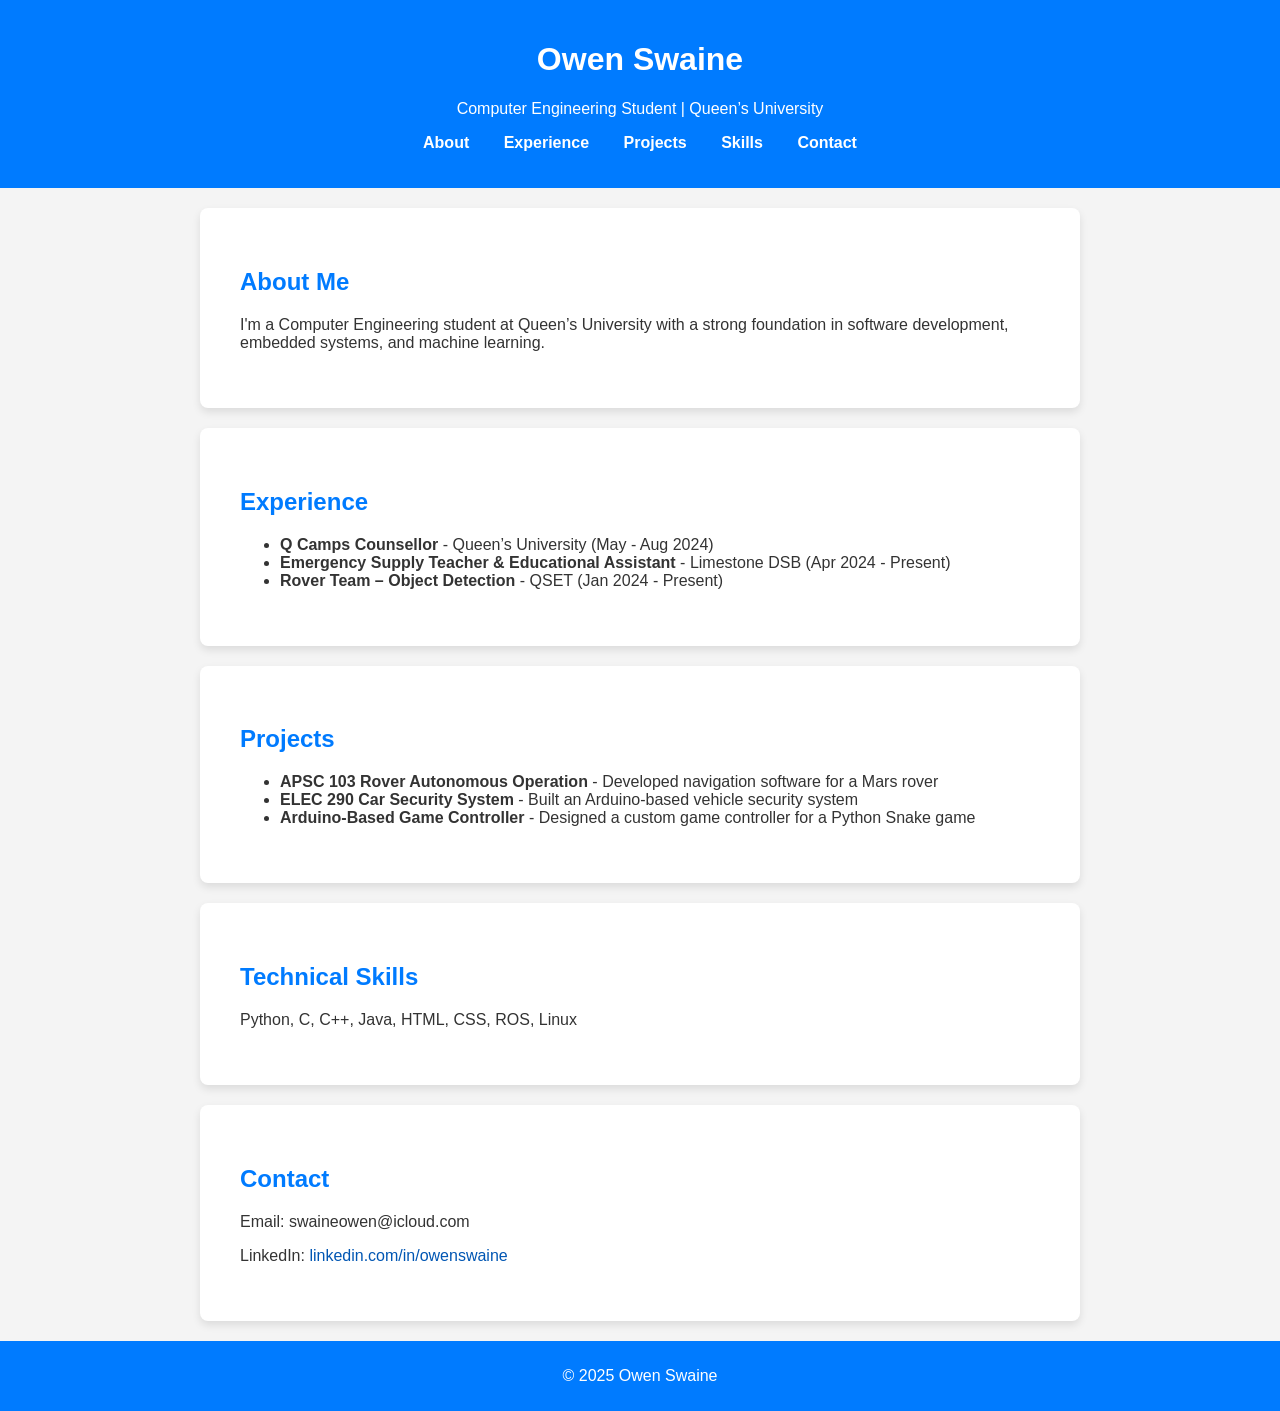
==== portfolio/index.html @ 5c55cd7a "portfolio" ====
<!DOCTYPE html>
<html lang="en">
<head>
    <meta charset="UTF-8">
    <meta name="viewport" content="width=device-width, initial-scale=1.0">
    <title>Owen Swaine - Portfolio</title>
    <link rel="stylesheet" href="styles.css">
    <style>
        body {
            font-family: Arial, sans-serif;
            margin: 0;
            padding: 0;
            background-color: #f4f4f4;
            color: #333;
        }
        header {
            background-color: #007bff;
            color: white;
            padding: 20px;
            text-align: center;
        }
        nav ul {
            list-style: none;
            padding: 0;
        }
        nav ul li {
            display: inline;
            margin: 0 15px;
        }
        nav ul li a {
            color: white;
            text-decoration: none;
            font-weight: bold;
        }
        section {
            padding: 40px;
            max-width: 800px;
            margin: auto;
            background: white;
            box-shadow: 0 4px 8px rgba(0, 0, 0, 0.1);
            border-radius: 8px;
            margin-top: 20px;
        }
        h2 {
            color: #007bff;
        }
        footer {
            text-align: center;
            padding: 10px;
            background: #007bff;
            color: white;
            margin-top: 20px;
        }
        a {
            color: #0056b3;
            text-decoration: none;
        }
        a:hover {
            text-decoration: underline;
        }
    </style>
</head>
<body>
    <header>
        <h1>Owen Swaine</h1>
        <p>Computer Engineering Student | Queen’s University</p>
        <nav>
            <ul>
                <li><a href="#about">About</a></li>
                <li><a href="#experience">Experience</a></li>
                <li><a href="#projects">Projects</a></li>
                <li><a href="#skills">Skills</a></li>
                <li><a href="#contact">Contact</a></li>
            </ul>
        </nav>
    </header>
    
    <section id="about">
        <h2>About Me</h2>
        <p>I'm a Computer Engineering student at Queen’s University with a strong foundation in software development, embedded systems, and machine learning.</p>
    </section>
    
    <section id="experience">
        <h2>Experience</h2>
        <ul>
            <li><strong>Q Camps Counsellor</strong> - Queen’s University (May - Aug 2024)</li>
            <li><strong>Emergency Supply Teacher & Educational Assistant</strong> - Limestone DSB (Apr 2024 - Present)</li>
            <li><strong>Rover Team – Object Detection</strong> - QSET (Jan 2024 - Present)</li>
        </ul>
    </section>
    
    <section id="projects">
        <h2>Projects</h2>
        <ul>
            <li><strong>APSC 103 Rover Autonomous Operation</strong> - Developed navigation software for a Mars rover</li>
            <li><strong>ELEC 290 Car Security System</strong> - Built an Arduino-based vehicle security system</li>
            <li><strong>Arduino-Based Game Controller</strong> - Designed a custom game controller for a Python Snake game</li>
        </ul>
    </section>
    
    <section id="skills">
        <h2>Technical Skills</h2>
        <p>Python, C, C++, Java, HTML, CSS, ROS, Linux</p>
    </section>
    
    <section id="contact">
        <h2>Contact</h2>
        <p>Email: swaineowen@icloud.com</p>
        <p>LinkedIn: <a href="https://linkedin.com/in/owenswaine">linkedin.com/in/owenswaine</a></p>
    </section>
    
    <footer>
        <p>&copy; 2025 Owen Swaine</p>
    </footer>
</body>
</html>
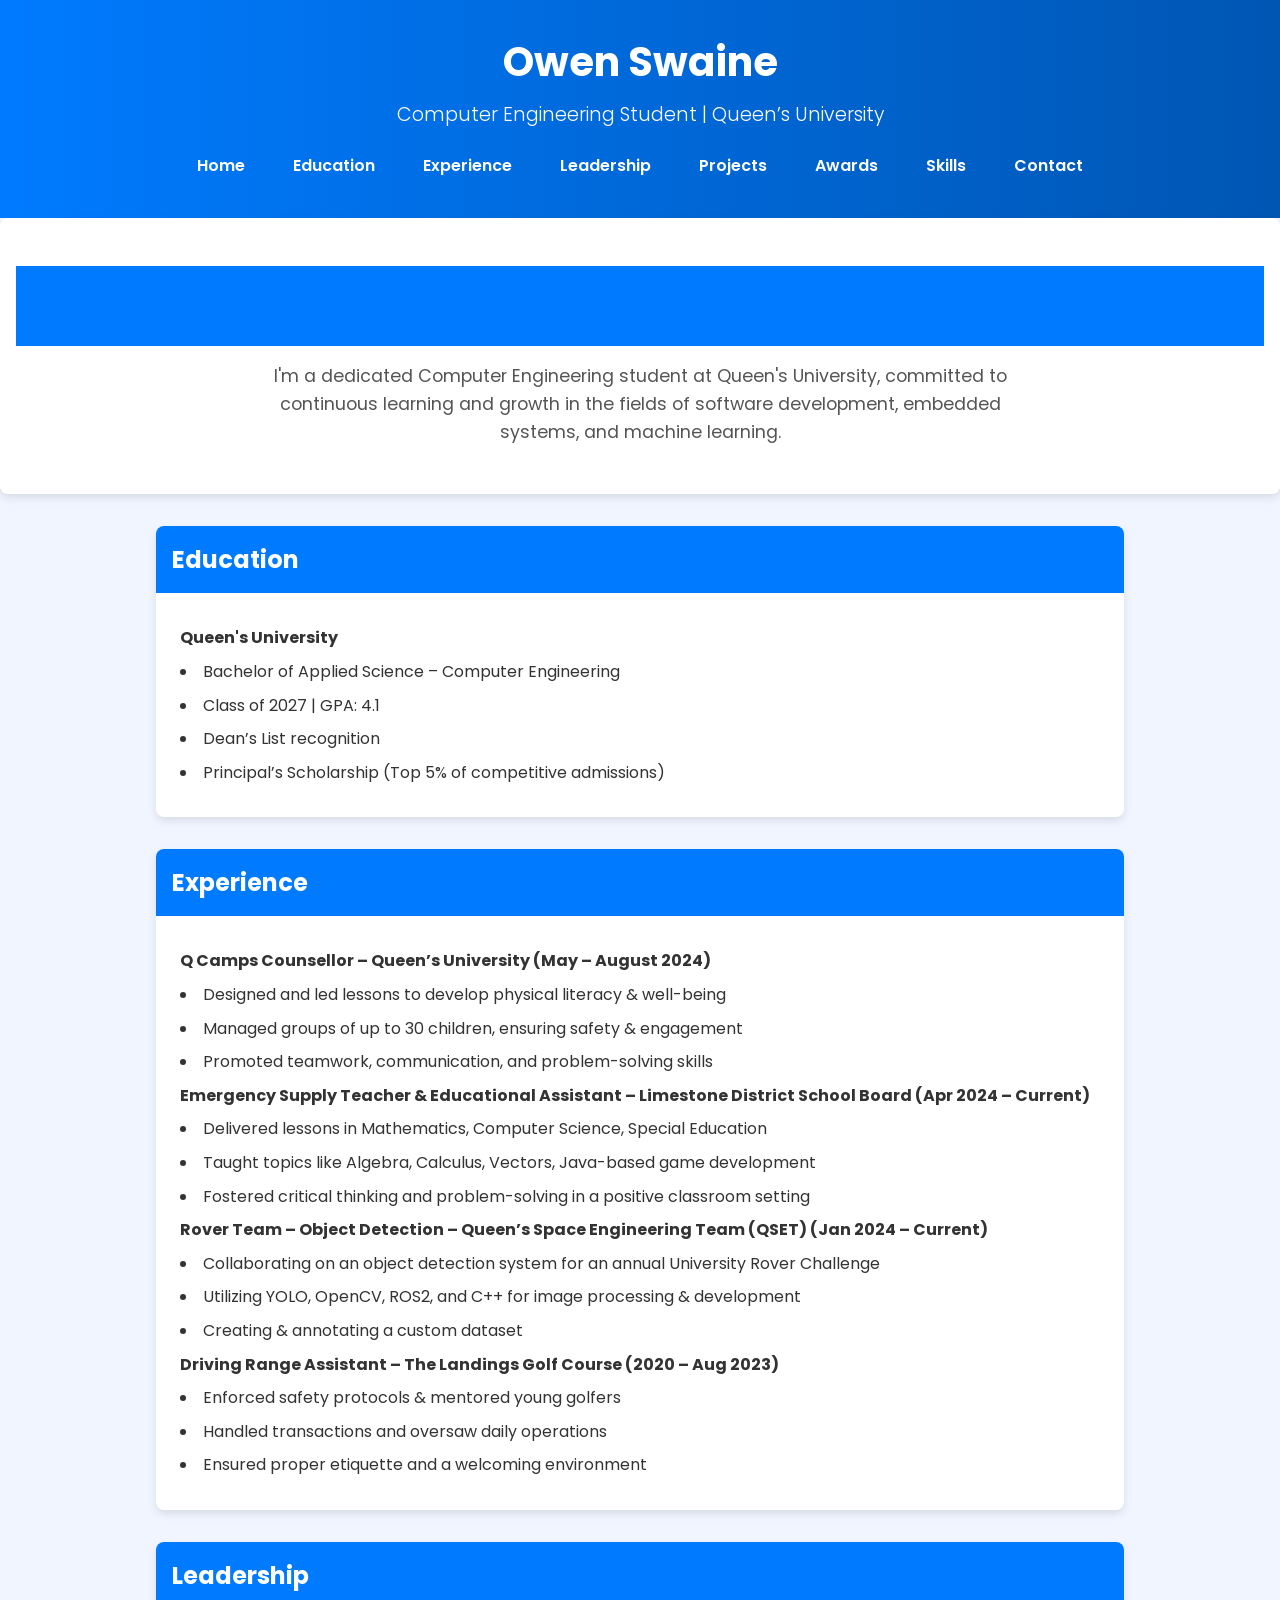
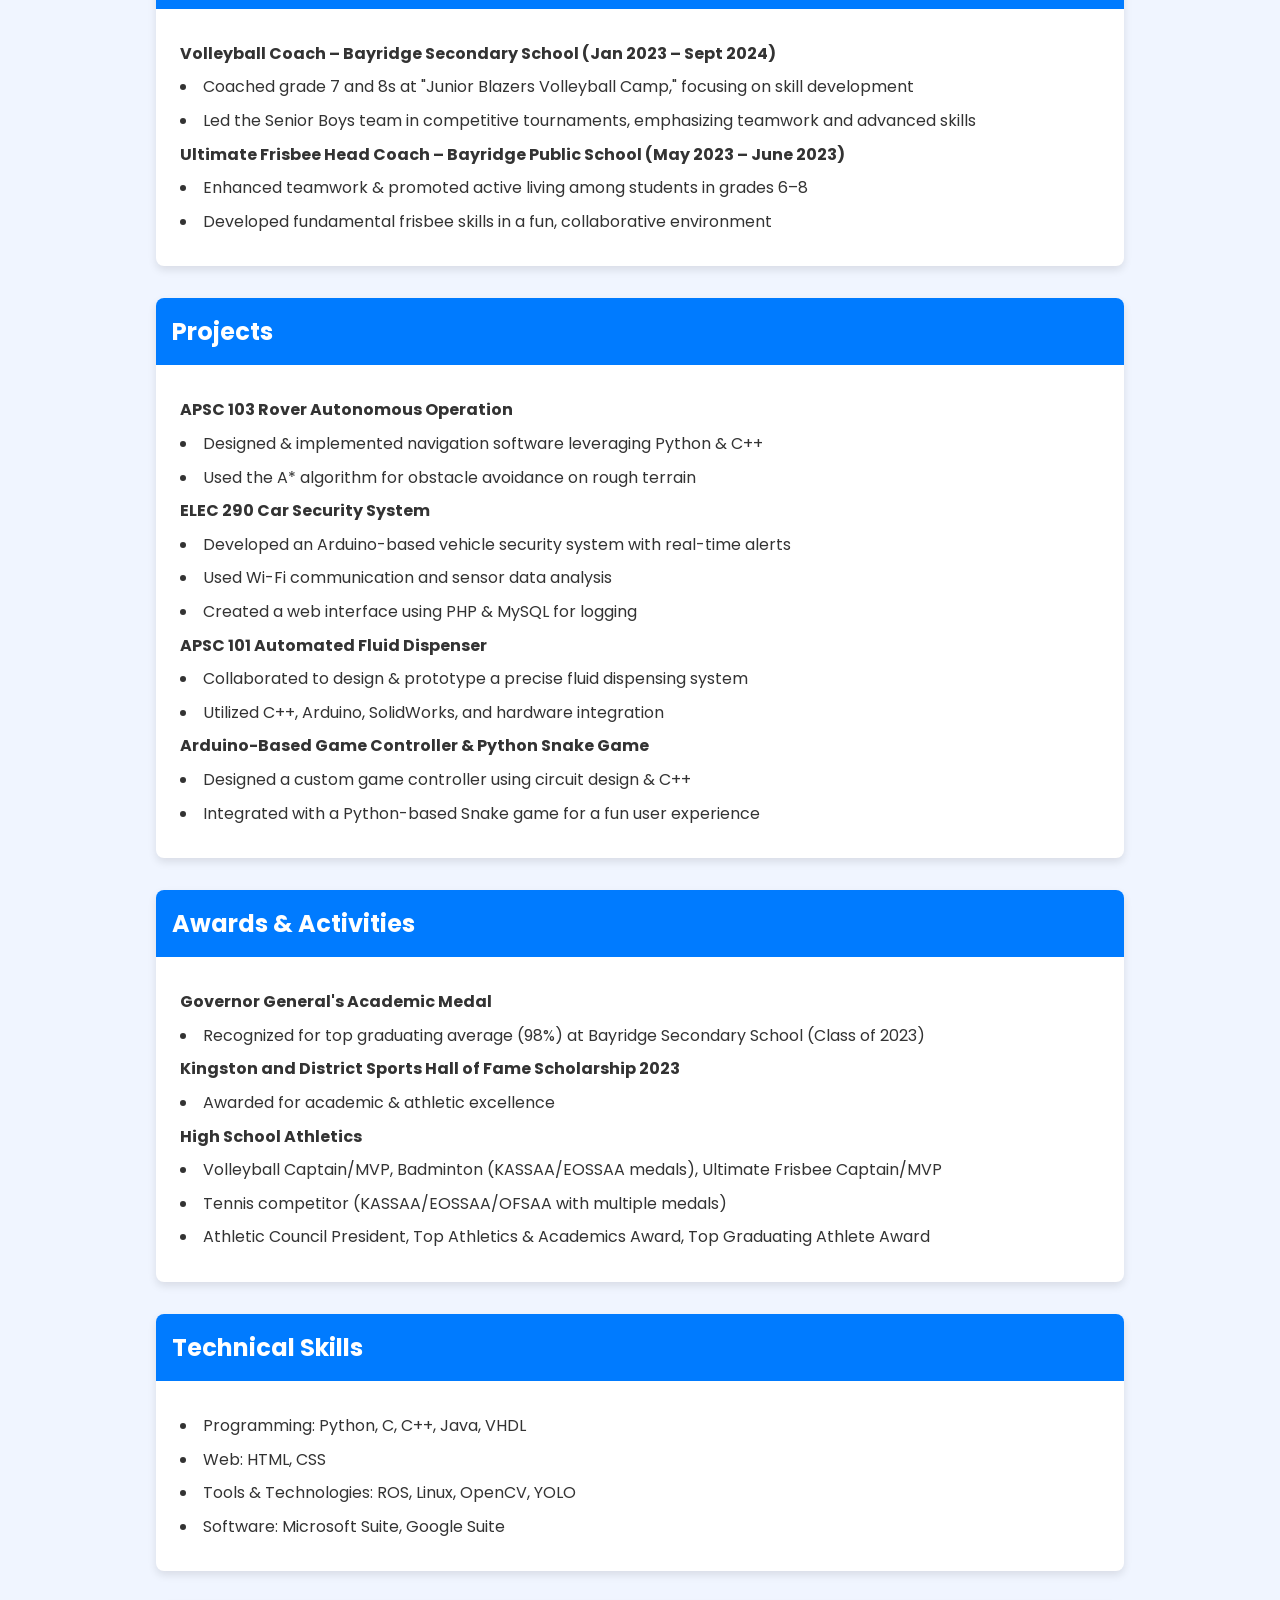
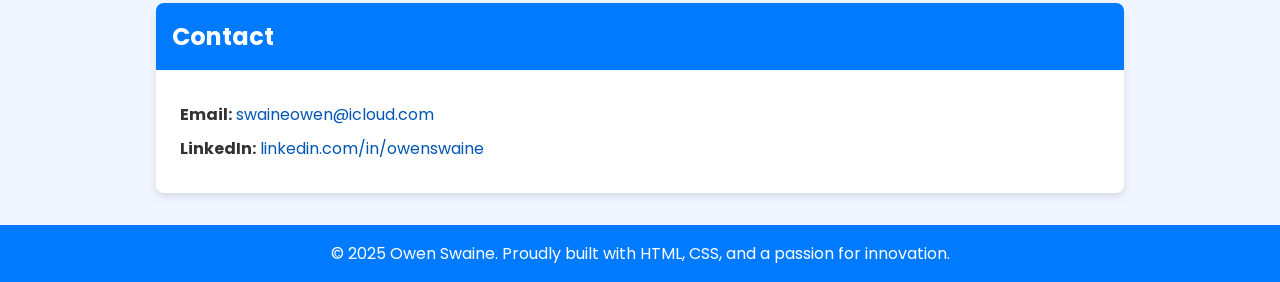
==== commit 4a255045: "portfolio" ====
--- a/portfolio/index.html
+++ b/portfolio/index.html
@@ -1,62 +1,150 @@
 <!DOCTYPE html>
 <html lang="en">
 <head>
-    <meta charset="UTF-8">
-    <meta name="viewport" content="width=device-width, initial-scale=1.0">
+    <meta charset="UTF-8" />
+    <meta name="viewport" content="width=device-width, initial-scale=1.0" />
     <title>Owen Swaine - Portfolio</title>
-    <link rel="stylesheet" href="styles.css">
+
+    <!-- Google Font: Poppins for a clean, modern look -->
+    <link rel="preconnect" href="https://fonts.googleapis.com" />
+    <link rel="preconnect" href="https://fonts.gstatic.com" crossorigin />
+    <link href="https://fonts.googleapis.com/css2?family=Poppins:wght@300;400;600&display=swap" rel="stylesheet" />
+
     <style>
-        body {
-            font-family: Arial, sans-serif;
+        * {
             margin: 0;
             padding: 0;
-            background-color: #f4f4f4;
+            box-sizing: border-box;
+            font-family: 'Poppins', sans-serif;
+        }
+
+        body {
+            background-color: #f0f5ff;
             color: #333;
         }
+
         header {
-            background-color: #007bff;
-            color: white;
-            padding: 20px;
+            background: linear-gradient(to right, #007bff, #0056b3);
+            color: #fff;
+            padding: 2rem;
             text-align: center;
         }
+
+        header h1 {
+            font-size: 2.5rem;
+            margin-bottom: 0.5rem;
+        }
+
+        header p {
+            font-size: 1.2rem;
+            font-weight: 300;
+        }
+
+        nav {
+            margin-top: 1rem;
+        }
+
         nav ul {
             list-style: none;
-            padding: 0;
-        }
+            display: flex;
+            justify-content: center;
+            gap: 1rem;
+        }
+
         nav ul li {
-            display: inline;
-            margin: 0 15px;
-        }
+            padding: 0.5rem 1rem;
+        }
+
         nav ul li a {
-            color: white;
+            color: #fff;
             text-decoration: none;
-            font-weight: bold;
-        }
+            font-weight: 600;
+            transition: color 0.3s ease;
+        }
+
+        nav ul li a:hover {
+            color: #ffe;
+        }
+
+        /* Hero Section */
+        .hero {
+            text-align: center;
+            padding: 3rem 1rem;
+        }
+        .hero h2 {
+            color: #007bff;
+            font-size: 2rem;
+            margin-bottom: 1rem;
+        }
+        .hero p {
+            max-width: 800px;
+            margin: 0 auto;
+            font-size: 1.1rem;
+            line-height: 1.6;
+            color: #555;
+        }
+
+        .container {
+            max-width: 1000px;
+            margin: 2rem auto;
+            padding: 0 1rem;
+        }
+
         section {
-            padding: 40px;
-            max-width: 800px;
-            margin: auto;
-            background: white;
+            background-color: #fff;
+            margin-bottom: 2rem;
             box-shadow: 0 4px 8px rgba(0, 0, 0, 0.1);
             border-radius: 8px;
-            margin-top: 20px;
-        }
-        h2 {
-            color: #007bff;
-        }
+            overflow: hidden;
+        }
+
+        section h2 {
+            background-color: #007bff;
+            color: #fff;
+            padding: 1rem;
+            font-size: 1.5rem;
+        }
+
+        section .content {
+            padding: 1.5rem;
+        }
+
+        section .content p, 
+        section .content li {
+            margin: 0.5rem 0;
+            line-height: 1.6;
+        }
+
+        ul {
+            list-style: disc inside;
+        }
+
+        /* Footer */
         footer {
             text-align: center;
-            padding: 10px;
-            background: #007bff;
-            color: white;
-            margin-top: 20px;
-        }
+            background-color: #007bff;
+            color: #fff;
+            padding: 1rem;
+            margin-top: 2rem;
+        }
+
+        /* Link styling */
         a {
             color: #0056b3;
             text-decoration: none;
         }
         a:hover {
             text-decoration: underline;
+        }
+
+        /* Responsive Design */
+        @media (max-width: 768px) {
+            header h1 {
+                font-size: 2rem;
+            }
+            .hero h2 {
+                font-size: 1.7rem;
+            }
         }
     </style>
 </head>
@@ -66,51 +154,170 @@
         <p>Computer Engineering Student | Queen’s University</p>
         <nav>
             <ul>
-                <li><a href="#about">About</a></li>
+                <li><a href="#hero">Home</a></li>
+                <li><a href="#education">Education</a></li>
                 <li><a href="#experience">Experience</a></li>
+                <li><a href="#leadership">Leadership</a></li>
                 <li><a href="#projects">Projects</a></li>
+                <li><a href="#awards">Awards</a></li>
                 <li><a href="#skills">Skills</a></li>
                 <li><a href="#contact">Contact</a></li>
             </ul>
         </nav>
     </header>
-    
-    <section id="about">
-        <h2>About Me</h2>
-        <p>I'm a Computer Engineering student at Queen’s University with a strong foundation in software development, embedded systems, and machine learning.</p>
+
+    <!-- Hero Section -->
+    <section class="hero" id="hero">
+        <h2>Welcome to My Portfolio</h2>
+        <p>
+            I'm a dedicated Computer Engineering student at Queen's University, committed to continuous learning and growth in the fields of software development, embedded systems, and machine learning.
+        </p>
     </section>
-    
-    <section id="experience">
-        <h2>Experience</h2>
-        <ul>
-            <li><strong>Q Camps Counsellor</strong> - Queen’s University (May - Aug 2024)</li>
-            <li><strong>Emergency Supply Teacher & Educational Assistant</strong> - Limestone DSB (Apr 2024 - Present)</li>
-            <li><strong>Rover Team – Object Detection</strong> - QSET (Jan 2024 - Present)</li>
-        </ul>
-    </section>
-    
-    <section id="projects">
-        <h2>Projects</h2>
-        <ul>
-            <li><strong>APSC 103 Rover Autonomous Operation</strong> - Developed navigation software for a Mars rover</li>
-            <li><strong>ELEC 290 Car Security System</strong> - Built an Arduino-based vehicle security system</li>
-            <li><strong>Arduino-Based Game Controller</strong> - Designed a custom game controller for a Python Snake game</li>
-        </ul>
-    </section>
-    
-    <section id="skills">
-        <h2>Technical Skills</h2>
-        <p>Python, C, C++, Java, HTML, CSS, ROS, Linux</p>
-    </section>
-    
-    <section id="contact">
-        <h2>Contact</h2>
-        <p>Email: swaineowen@icloud.com</p>
-        <p>LinkedIn: <a href="https://linkedin.com/in/owenswaine">linkedin.com/in/owenswaine</a></p>
-    </section>
-    
+
+    <div class="container">
+        <!-- Education -->
+        <section id="education">
+            <h2>Education</h2>
+            <div class="content">
+                <p><strong>Queen's University</strong></p>
+                <ul>
+                    <li>Bachelor of Applied Science – Computer Engineering</li>
+                    <li>Class of 2027 | GPA: 4.1</li>
+                    <li>Dean’s List recognition</li>
+                    <li>Principal’s Scholarship (Top 5% of competitive admissions)</li>
+                </ul>
+            </div>
+        </section>
+
+        <!-- Experience -->
+        <section id="experience">
+            <h2>Experience</h2>
+            <div class="content">
+                <p><strong>Q Camps Counsellor – Queen’s University (May – August 2024)</strong></p>
+                <ul>
+                    <li>Designed and led lessons to develop physical literacy & well-being</li>
+                    <li>Managed groups of up to 30 children, ensuring safety & engagement</li>
+                    <li>Promoted teamwork, communication, and problem-solving skills</li>
+                </ul>
+
+                <p><strong>Emergency Supply Teacher & Educational Assistant – Limestone District School Board (Apr 2024 – Current)</strong></p>
+                <ul>
+                    <li>Delivered lessons in Mathematics, Computer Science, Special Education</li>
+                    <li>Taught topics like Algebra, Calculus, Vectors, Java-based game development</li>
+                    <li>Fostered critical thinking and problem-solving in a positive classroom setting</li>
+                </ul>
+
+                <p><strong>Rover Team – Object Detection – Queen’s Space Engineering Team (QSET) (Jan 2024 – Current)</strong></p>
+                <ul>
+                    <li>Collaborating on an object detection system for an annual University Rover Challenge</li>
+                    <li>Utilizing YOLO, OpenCV, ROS2, and C++ for image processing & development</li>
+                    <li>Creating & annotating a custom dataset</li>
+                </ul>
+
+                <p><strong>Driving Range Assistant – The Landings Golf Course (2020 – Aug 2023)</strong></p>
+                <ul>
+                    <li>Enforced safety protocols & mentored young golfers</li>
+                    <li>Handled transactions and oversaw daily operations</li>
+                    <li>Ensured proper etiquette and a welcoming environment</li>
+                </ul>
+            </div>
+        </section>
+
+        <!-- Leadership -->
+        <section id="leadership">
+            <h2>Leadership</h2>
+            <div class="content">
+                <p><strong>Volleyball Coach – Bayridge Secondary School (Jan 2023 – Sept 2024)</strong></p>
+                <ul>
+                    <li>Coached grade 7 and 8s at "Junior Blazers Volleyball Camp," focusing on skill development</li>
+                    <li>Led the Senior Boys team in competitive tournaments, emphasizing teamwork and advanced skills</li>
+                </ul>
+
+                <p><strong>Ultimate Frisbee Head Coach – Bayridge Public School (May 2023 – June 2023)</strong></p>
+                <ul>
+                    <li>Enhanced teamwork & promoted active living among students in grades 6–8</li>
+                    <li>Developed fundamental frisbee skills in a fun, collaborative environment</li>
+                </ul>
+            </div>
+        </section>
+
+        <!-- Projects -->
+        <section id="projects">
+            <h2>Projects</h2>
+            <div class="content">
+                <p><strong>APSC 103 Rover Autonomous Operation</strong></p>
+                <ul>
+                    <li>Designed & implemented navigation software leveraging Python & C++</li>
+                    <li>Used the A* algorithm for obstacle avoidance on rough terrain</li>
+                </ul>
+
+                <p><strong>ELEC 290 Car Security System</strong></p>
+                <ul>
+                    <li>Developed an Arduino-based vehicle security system with real-time alerts</li>
+                    <li>Used Wi-Fi communication and sensor data analysis</li>
+                    <li>Created a web interface using PHP & MySQL for logging</li>
+                </ul>
+
+                <p><strong>APSC 101 Automated Fluid Dispenser</strong></p>
+                <ul>
+                    <li>Collaborated to design & prototype a precise fluid dispensing system</li>
+                    <li>Utilized C++, Arduino, SolidWorks, and hardware integration</li>
+                </ul>
+
+                <p><strong>Arduino-Based Game Controller & Python Snake Game</strong></p>
+                <ul>
+                    <li>Designed a custom game controller using circuit design & C++</li>
+                    <li>Integrated with a Python-based Snake game for a fun user experience</li>
+                </ul>
+            </div>
+        </section>
+
+        <!-- Awards -->
+        <section id="awards">
+            <h2>Awards & Activities</h2>
+            <div class="content">
+                <p><strong>Governor General's Academic Medal</strong></p>
+                <ul>
+                    <li>Recognized for top graduating average (98%) at Bayridge Secondary School (Class of 2023)</li>
+                </ul>
+                <p><strong>Kingston and District Sports Hall of Fame Scholarship 2023</strong></p>
+                <ul>
+                    <li>Awarded for academic & athletic excellence</li>
+                </ul>
+                <p><strong>High School Athletics</strong></p>
+                <ul>
+                    <li>Volleyball Captain/MVP, Badminton (KASSAA/EOSSAA medals), Ultimate Frisbee Captain/MVP</li>
+                    <li>Tennis competitor (KASSAA/EOSSAA/OFSAA with multiple medals)</li>
+                    <li>Athletic Council President, Top Athletics & Academics Award, Top Graduating Athlete Award</li>
+                </ul>
+            </div>
+        </section>
+
+        <!-- Skills -->
+        <section id="skills">
+            <h2>Technical Skills</h2>
+            <div class="content">
+                <ul>
+                    <li>Programming: Python, C, C++, Java, VHDL</li>
+                    <li>Web: HTML, CSS</li>
+                    <li>Tools & Technologies: ROS, Linux, OpenCV, YOLO</li>
+                    <li>Software: Microsoft Suite, Google Suite</li>
+                </ul>
+            </div>
+        </section>
+
+        <!-- Contact -->
+        <section id="contact">
+            <h2>Contact</h2>
+            <div class="content">
+                <p><strong>Email:</strong> <a href="mailto:swaineowen@icloud.com">swaineowen@icloud.com</a></p>
+                <p><strong>LinkedIn:</strong> <a href="https://linkedin.com/in/owenswaine">linkedin.com/in/owenswaine</a></p>
+            </div>
+        </section>
+    </div>
+
     <footer>
-        <p>&copy; 2025 Owen Swaine</p>
+        <p>&copy; 2025 Owen Swaine. Proudly built with HTML, CSS, and a passion for innovation.</p>
     </footer>
 </body>
 </html>
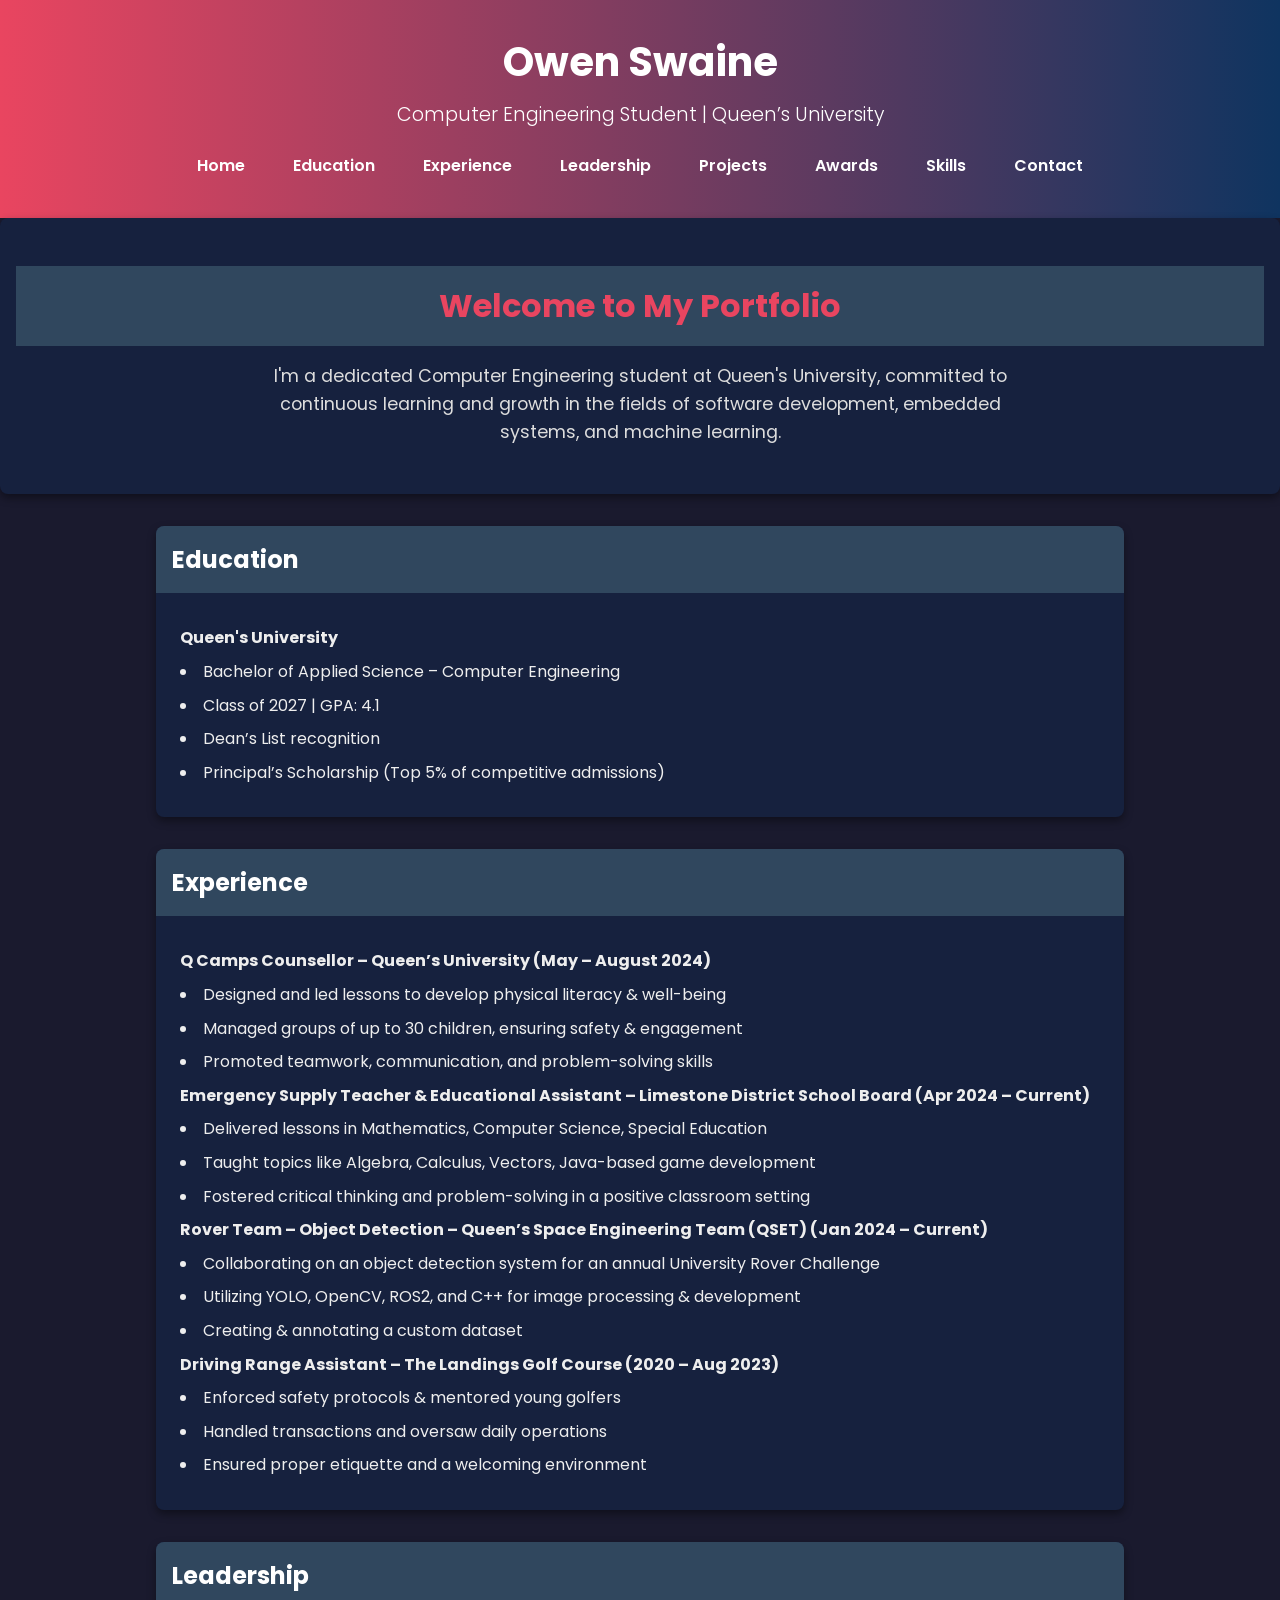
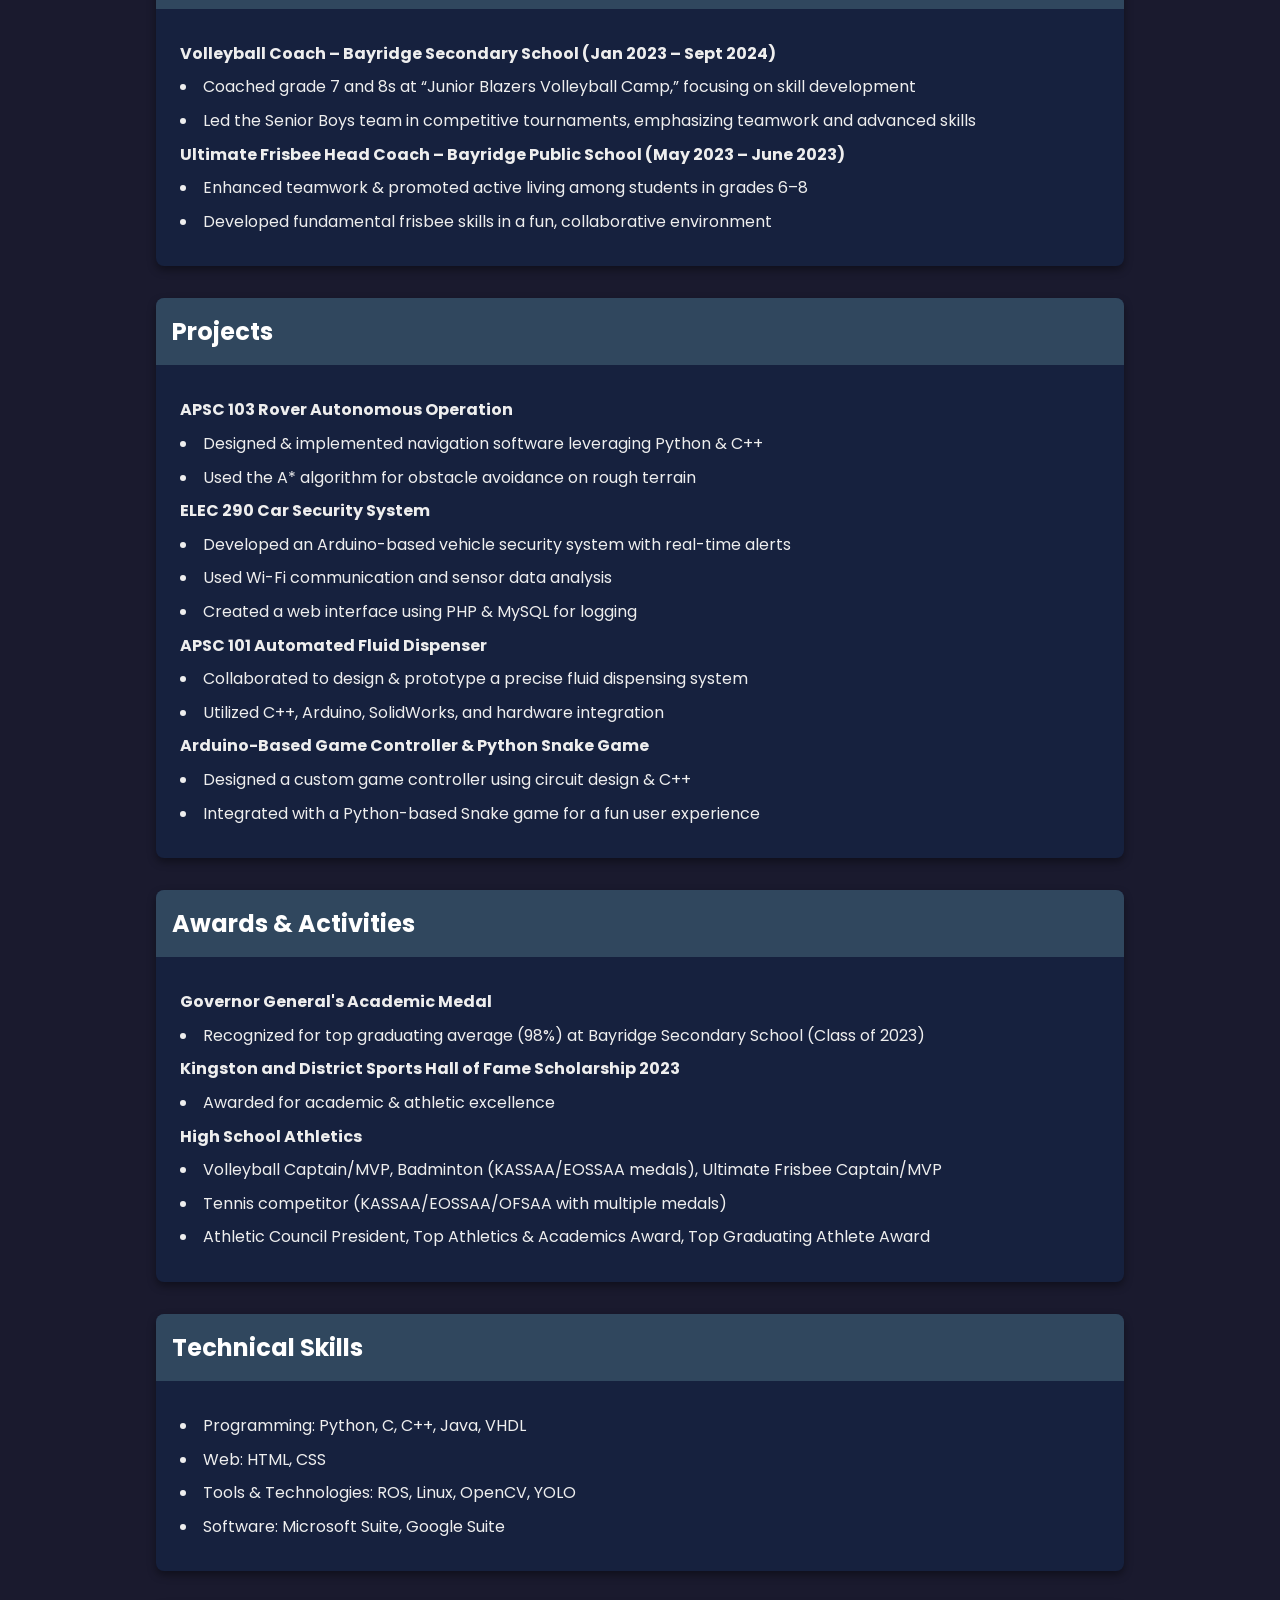
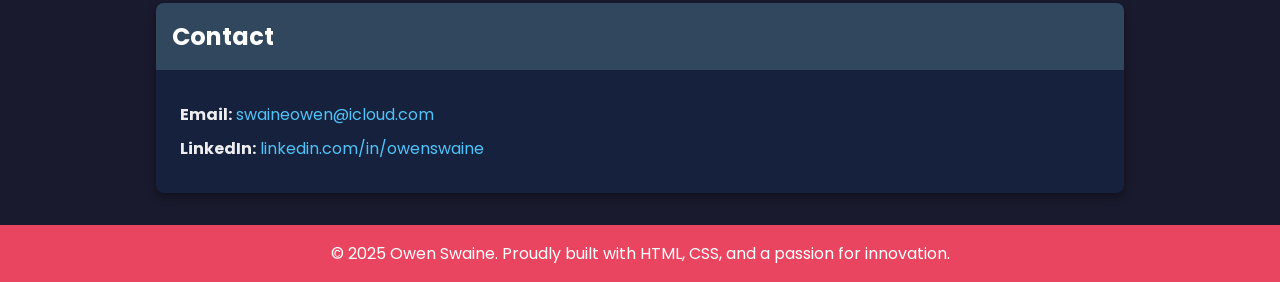
==== commit 7139095d: "portfolio" ====
--- a/portfolio/index.html
+++ b/portfolio/index.html
@@ -10,143 +10,8 @@
     <link rel="preconnect" href="https://fonts.gstatic.com" crossorigin />
     <link href="https://fonts.googleapis.com/css2?family=Poppins:wght@300;400;600&display=swap" rel="stylesheet" />
 
-    <style>
-        * {
-            margin: 0;
-            padding: 0;
-            box-sizing: border-box;
-            font-family: 'Poppins', sans-serif;
-        }
-
-        body {
-            background-color: #f0f5ff;
-            color: #333;
-        }
-
-        header {
-            background: linear-gradient(to right, #007bff, #0056b3);
-            color: #fff;
-            padding: 2rem;
-            text-align: center;
-        }
-
-        header h1 {
-            font-size: 2.5rem;
-            margin-bottom: 0.5rem;
-        }
-
-        header p {
-            font-size: 1.2rem;
-            font-weight: 300;
-        }
-
-        nav {
-            margin-top: 1rem;
-        }
-
-        nav ul {
-            list-style: none;
-            display: flex;
-            justify-content: center;
-            gap: 1rem;
-        }
-
-        nav ul li {
-            padding: 0.5rem 1rem;
-        }
-
-        nav ul li a {
-            color: #fff;
-            text-decoration: none;
-            font-weight: 600;
-            transition: color 0.3s ease;
-        }
-
-        nav ul li a:hover {
-            color: #ffe;
-        }
-
-        /* Hero Section */
-        .hero {
-            text-align: center;
-            padding: 3rem 1rem;
-        }
-        .hero h2 {
-            color: #007bff;
-            font-size: 2rem;
-            margin-bottom: 1rem;
-        }
-        .hero p {
-            max-width: 800px;
-            margin: 0 auto;
-            font-size: 1.1rem;
-            line-height: 1.6;
-            color: #555;
-        }
-
-        .container {
-            max-width: 1000px;
-            margin: 2rem auto;
-            padding: 0 1rem;
-        }
-
-        section {
-            background-color: #fff;
-            margin-bottom: 2rem;
-            box-shadow: 0 4px 8px rgba(0, 0, 0, 0.1);
-            border-radius: 8px;
-            overflow: hidden;
-        }
-
-        section h2 {
-            background-color: #007bff;
-            color: #fff;
-            padding: 1rem;
-            font-size: 1.5rem;
-        }
-
-        section .content {
-            padding: 1.5rem;
-        }
-
-        section .content p, 
-        section .content li {
-            margin: 0.5rem 0;
-            line-height: 1.6;
-        }
-
-        ul {
-            list-style: disc inside;
-        }
-
-        /* Footer */
-        footer {
-            text-align: center;
-            background-color: #007bff;
-            color: #fff;
-            padding: 1rem;
-            margin-top: 2rem;
-        }
-
-        /* Link styling */
-        a {
-            color: #0056b3;
-            text-decoration: none;
-        }
-        a:hover {
-            text-decoration: underline;
-        }
-
-        /* Responsive Design */
-        @media (max-width: 768px) {
-            header h1 {
-                font-size: 2rem;
-            }
-            .hero h2 {
-                font-size: 1.7rem;
-            }
-        }
-    </style>
+    <!-- Separate CSS file -->
+    <link rel="stylesheet" href="styles.css">
 </head>
 <body>
     <header>
@@ -229,7 +94,7 @@
             <div class="content">
                 <p><strong>Volleyball Coach – Bayridge Secondary School (Jan 2023 – Sept 2024)</strong></p>
                 <ul>
-                    <li>Coached grade 7 and 8s at "Junior Blazers Volleyball Camp," focusing on skill development</li>
+                    <li>Coached grade 7 and 8s at “Junior Blazers Volleyball Camp,” focusing on skill development</li>
                     <li>Led the Senior Boys team in competitive tournaments, emphasizing teamwork and advanced skills</li>
                 </ul>
 
--- a/portfolio/styles.css
+++ b/portfolio/styles.css
@@ -0,0 +1,155 @@
+/*
+  Unique and creative color scheme
+  We'll use vibrant, contrasting gradients and color combos
+*/
+
+* {
+  margin: 0;
+  padding: 0;
+  box-sizing: border-box;
+  font-family: 'Poppins', sans-serif;
+}
+
+:root {
+  /* Define a set of CSS variables for theming */
+  --color-bg: #1a1a2e;
+  --color-bg-light: #16213e;
+  --color-primary: #0f3460;
+  --color-accent: #e94560; /* Vibrant accent color */
+  --color-text: #fff;
+  --color-text-secondary: #eee;
+  --color-card-bg: #30475e;
+}
+
+body {
+  background-color: var(--color-bg);
+  color: var(--color-text-secondary);
+}
+
+header {
+  background: linear-gradient(to right, var(--color-accent), var(--color-primary));
+  color: #fff;
+  padding: 2rem;
+  text-align: center;
+}
+
+header h1 {
+  font-size: 2.5rem;
+  margin-bottom: 0.5rem;
+}
+
+header p {
+  font-size: 1.2rem;
+  font-weight: 300;
+}
+
+nav {
+  margin-top: 1rem;
+}
+
+nav ul {
+  list-style: none;
+  display: flex;
+  justify-content: center;
+  gap: 1rem;
+}
+
+nav ul li {
+  padding: 0.5rem 1rem;
+}
+
+nav ul li a {
+  color: #fff;
+  text-decoration: none;
+  font-weight: 600;
+  transition: color 0.3s ease;
+}
+
+nav ul li a:hover {
+  color: #ffe;
+}
+
+/* Hero Section */
+.hero {
+  text-align: center;
+  padding: 3rem 1rem;
+}
+
+.hero h2 {
+  color: var(--color-accent);
+  font-size: 2rem;
+  margin-bottom: 1rem;
+}
+
+.hero p {
+  max-width: 800px;
+  margin: 0 auto;
+  font-size: 1.1rem;
+  line-height: 1.6;
+  color: #ddd;
+}
+
+.container {
+  max-width: 1000px;
+  margin: 2rem auto;
+  padding: 0 1rem;
+}
+
+section {
+  background-color: var(--color-bg-light);
+  margin-bottom: 2rem;
+  box-shadow: 0 4px 8px rgba(0, 0, 0, 0.4);
+  border-radius: 8px;
+  overflow: hidden;
+}
+
+section h2 {
+  background-color: var(--color-card-bg);
+  color: #fff;
+  padding: 1rem;
+  font-size: 1.5rem;
+}
+
+section .content {
+  padding: 1.5rem;
+}
+
+section .content p,
+section .content li {
+  margin: 0.5rem 0;
+  line-height: 1.6;
+}
+
+ul {
+  list-style: disc inside;
+}
+
+/* Footer */
+footer {
+  text-align: center;
+  background-color: var(--color-accent);
+  color: #fff;
+  padding: 1rem;
+  margin-top: 2rem;
+}
+
+/* Link styling */
+a {
+  color: #4fc3f7; /* vibrant link color */
+  text-decoration: none;
+}
+
+a:hover {
+  text-decoration: underline;
+}
+
+/* Responsive Design */
+@media (max-width: 768px) {
+  header h1 {
+    font-size: 2rem;
+  }
+  .hero h2 {
+    font-size: 1.7rem;
+  }
+}
+
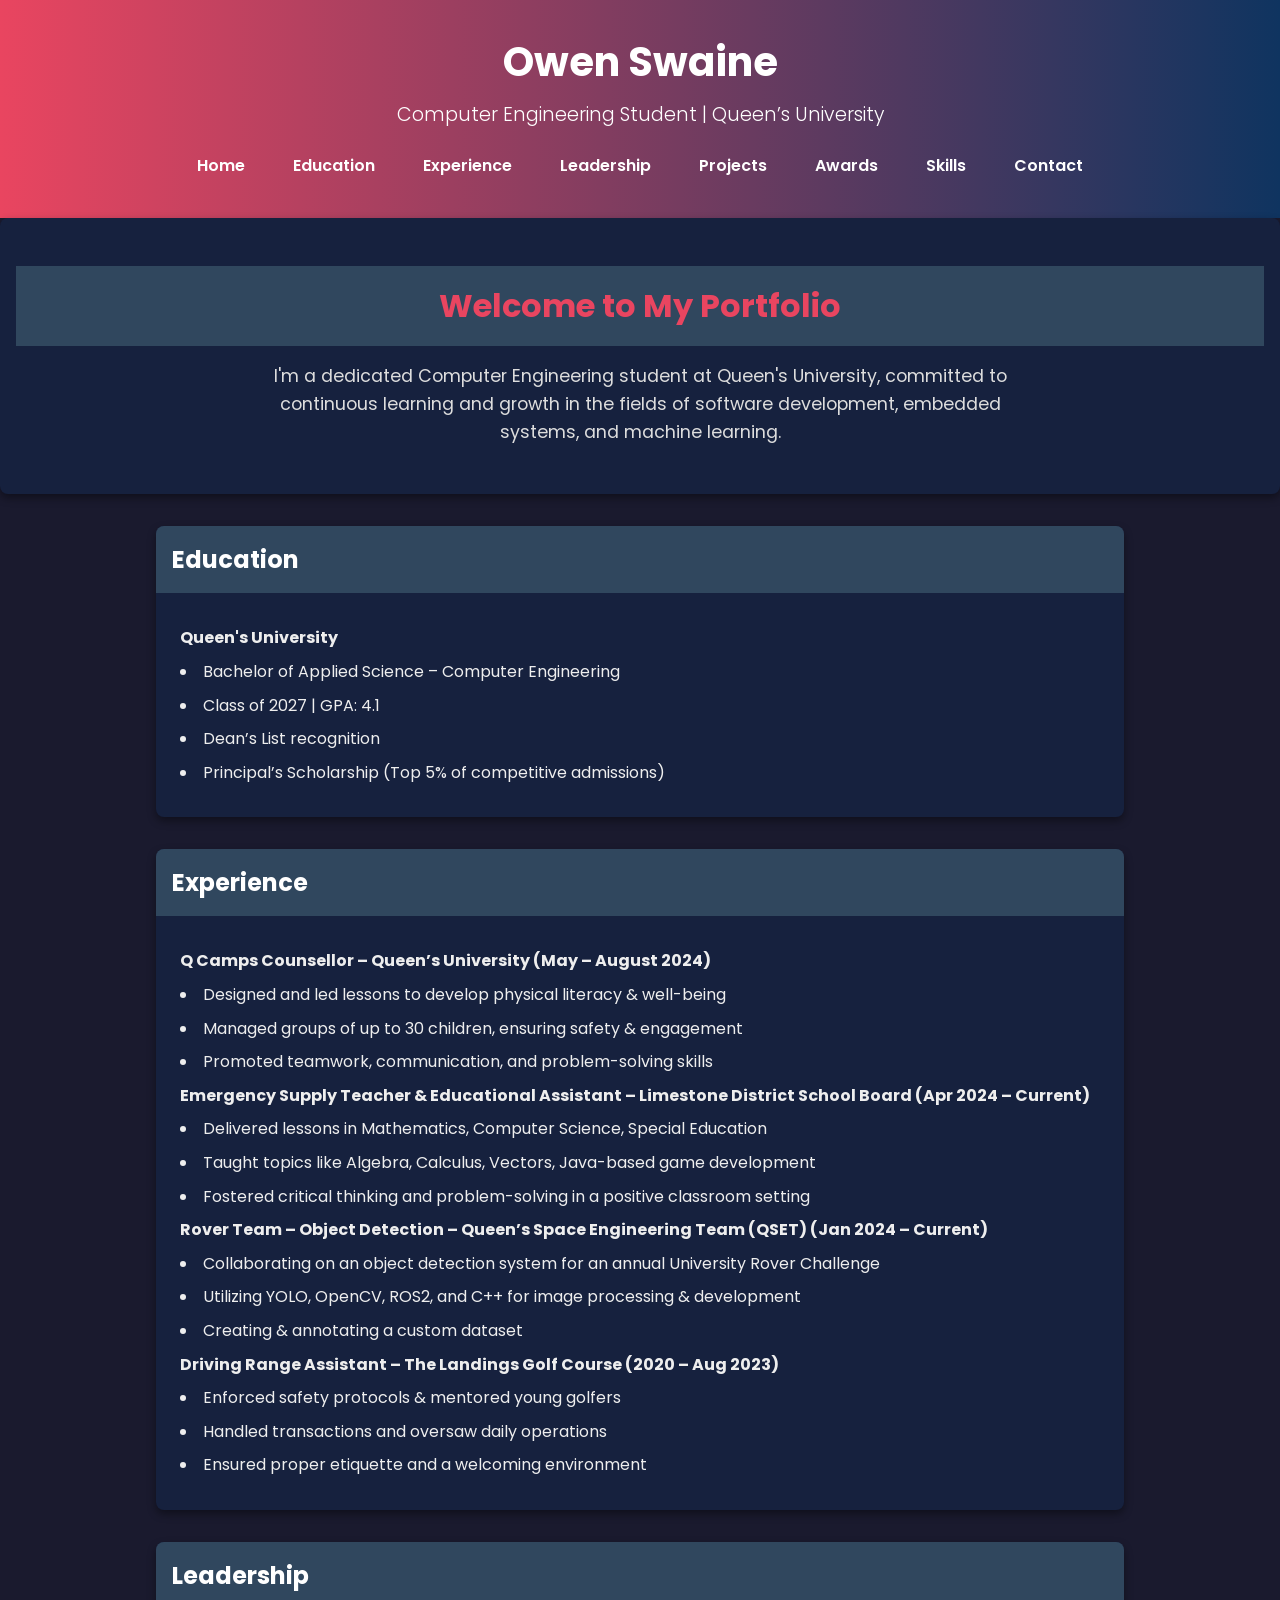
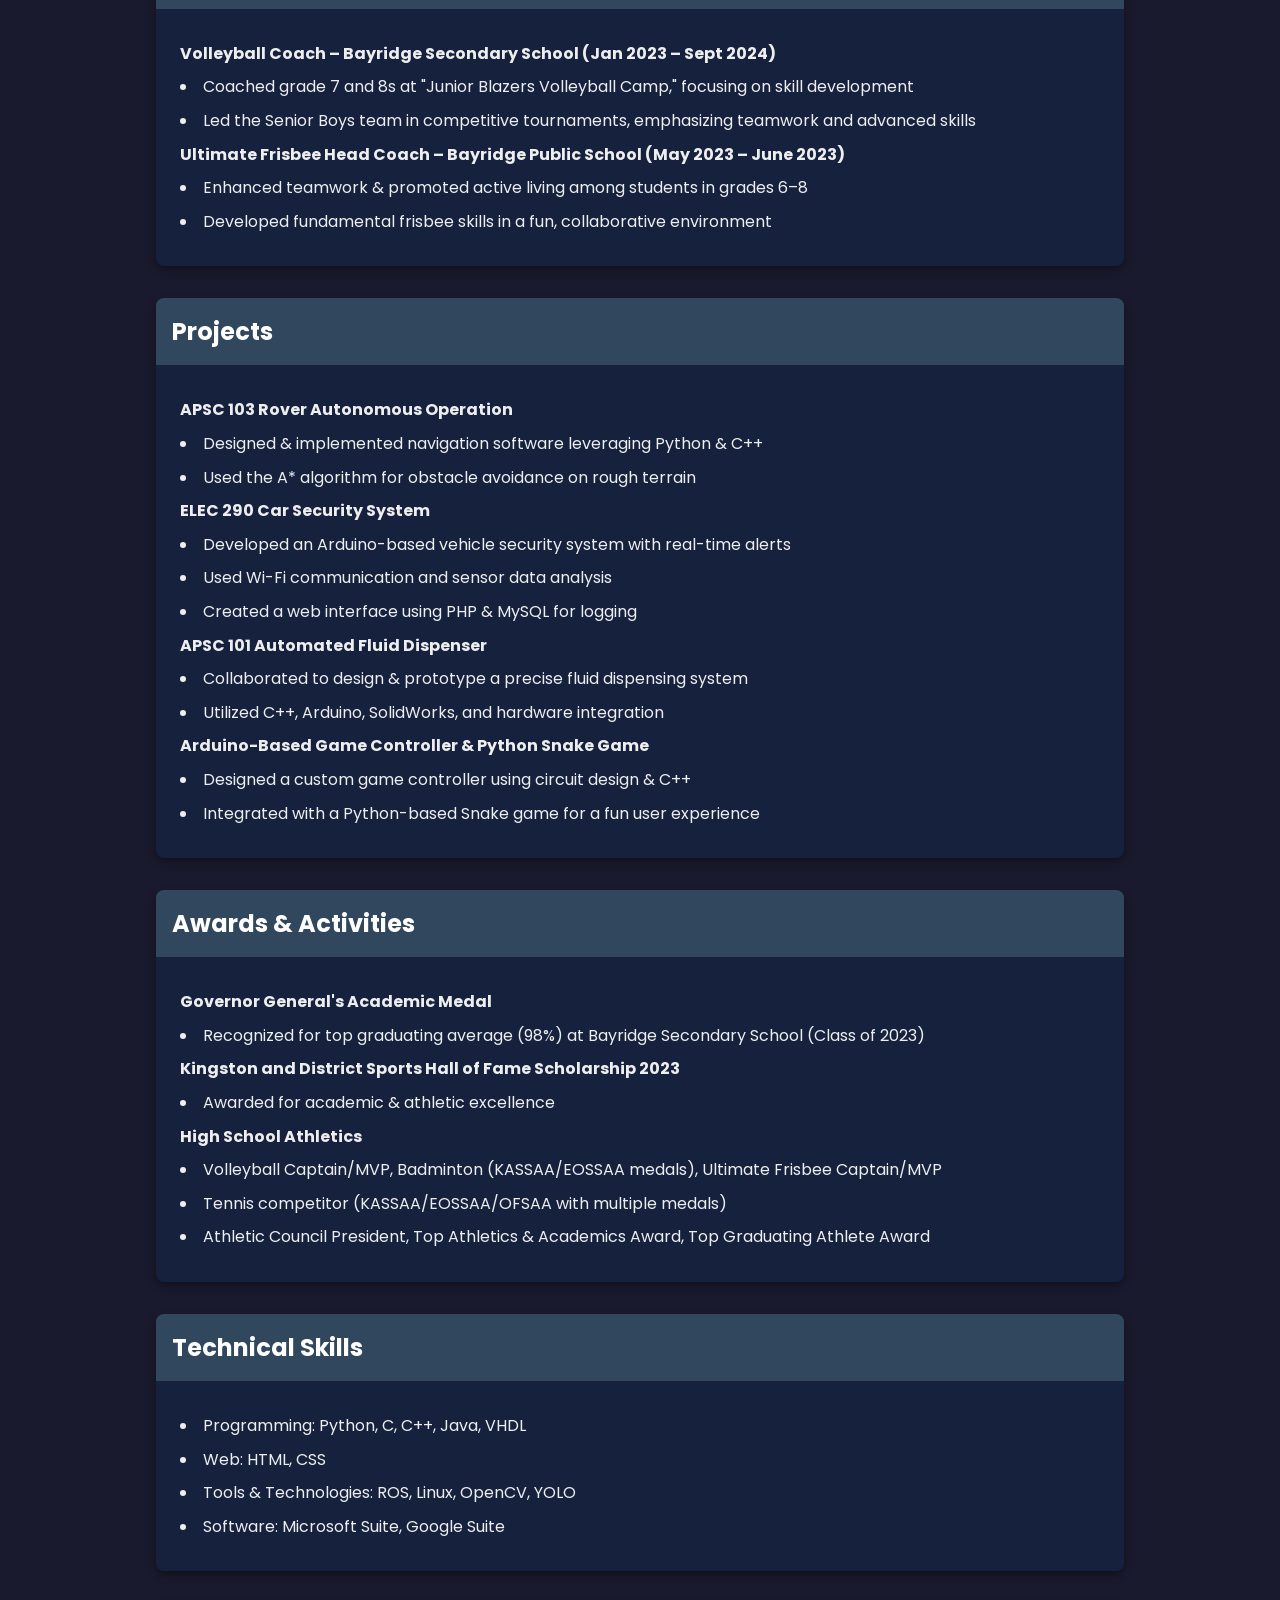
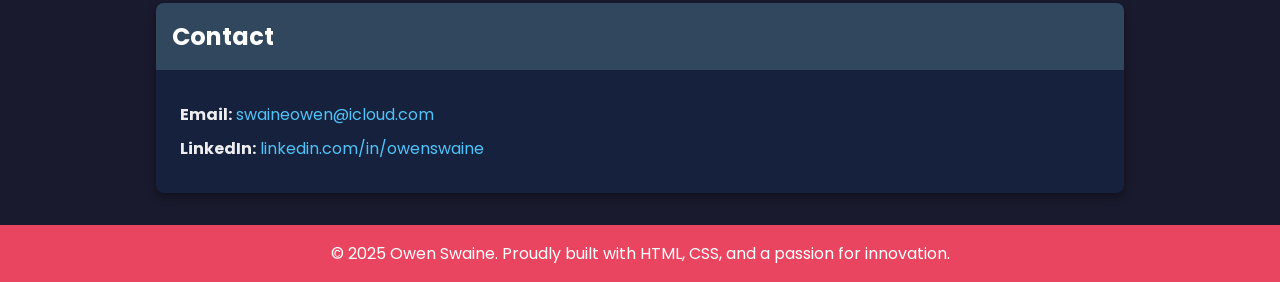
==== commit 9e488065: "portfolio" ====
--- a/portfolio/index.html
+++ b/portfolio/index.html
@@ -32,7 +32,7 @@
     </header>
 
     <!-- Hero Section -->
-    <section class="hero" id="hero">
+    <section class="hero reveal" id="hero">
         <h2>Welcome to My Portfolio</h2>
         <p>
             I'm a dedicated Computer Engineering student at Queen's University, committed to continuous learning and growth in the fields of software development, embedded systems, and machine learning.
@@ -41,7 +41,7 @@
 
     <div class="container">
         <!-- Education -->
-        <section id="education">
+        <section id="education" class="reveal">
             <h2>Education</h2>
             <div class="content">
                 <p><strong>Queen's University</strong></p>
@@ -55,7 +55,7 @@
         </section>
 
         <!-- Experience -->
-        <section id="experience">
+        <section id="experience" class="reveal">
             <h2>Experience</h2>
             <div class="content">
                 <p><strong>Q Camps Counsellor – Queen’s University (May – August 2024)</strong></p>
@@ -89,12 +89,12 @@
         </section>
 
         <!-- Leadership -->
-        <section id="leadership">
+        <section id="leadership" class="reveal">
             <h2>Leadership</h2>
             <div class="content">
                 <p><strong>Volleyball Coach – Bayridge Secondary School (Jan 2023 – Sept 2024)</strong></p>
                 <ul>
-                    <li>Coached grade 7 and 8s at “Junior Blazers Volleyball Camp,” focusing on skill development</li>
+                    <li>Coached grade 7 and 8s at "Junior Blazers Volleyball Camp," focusing on skill development</li>
                     <li>Led the Senior Boys team in competitive tournaments, emphasizing teamwork and advanced skills</li>
                 </ul>
 
@@ -107,7 +107,7 @@
         </section>
 
         <!-- Projects -->
-        <section id="projects">
+        <section id="projects" class="reveal">
             <h2>Projects</h2>
             <div class="content">
                 <p><strong>APSC 103 Rover Autonomous Operation</strong></p>
@@ -138,7 +138,7 @@
         </section>
 
         <!-- Awards -->
-        <section id="awards">
+        <section id="awards" class="reveal">
             <h2>Awards & Activities</h2>
             <div class="content">
                 <p><strong>Governor General's Academic Medal</strong></p>
@@ -159,7 +159,7 @@
         </section>
 
         <!-- Skills -->
-        <section id="skills">
+        <section id="skills" class="reveal">
             <h2>Technical Skills</h2>
             <div class="content">
                 <ul>
@@ -172,7 +172,7 @@
         </section>
 
         <!-- Contact -->
-        <section id="contact">
+        <section id="contact" class="reveal">
             <h2>Contact</h2>
             <div class="content">
                 <p><strong>Email:</strong> <a href="mailto:swaineowen@icloud.com">swaineowen@icloud.com</a></p>
@@ -180,10 +180,43 @@
             </div>
         </section>
     </div>
+
+    <button id="backToTop">&#8679;</button>
 
     <footer>
         <p>&copy; 2025 Owen Swaine. Proudly built with HTML, CSS, and a passion for innovation.</p>
     </footer>
+
+    <script>
+        // Reveal on scroll using Intersection Observer
+        const revealElements = document.querySelectorAll('.reveal');
+        const observer = new IntersectionObserver((entries, obs) => {
+          entries.forEach(entry => {
+            if (entry.isIntersecting) {
+              entry.target.classList.add('reveal-visible');
+              obs.unobserve(entry.target);
+            }
+          });
+        }, { threshold: 0.1 });
+
+        revealElements.forEach(el => {
+          observer.observe(el);
+        });
+
+        // Back to top button
+        const backToTopBtn = document.getElementById('backToTop');
+        window.addEventListener('scroll', () => {
+          if (window.scrollY > 300) {
+            backToTopBtn.style.display = 'block';
+          } else {
+            backToTopBtn.style.display = 'none';
+          }
+        });
+        
+        backToTopBtn.addEventListener('click', () => {
+          window.scrollTo({ top: 0, behavior: 'smooth' });
+        });
+    </script>
 </body>
 </html>
 
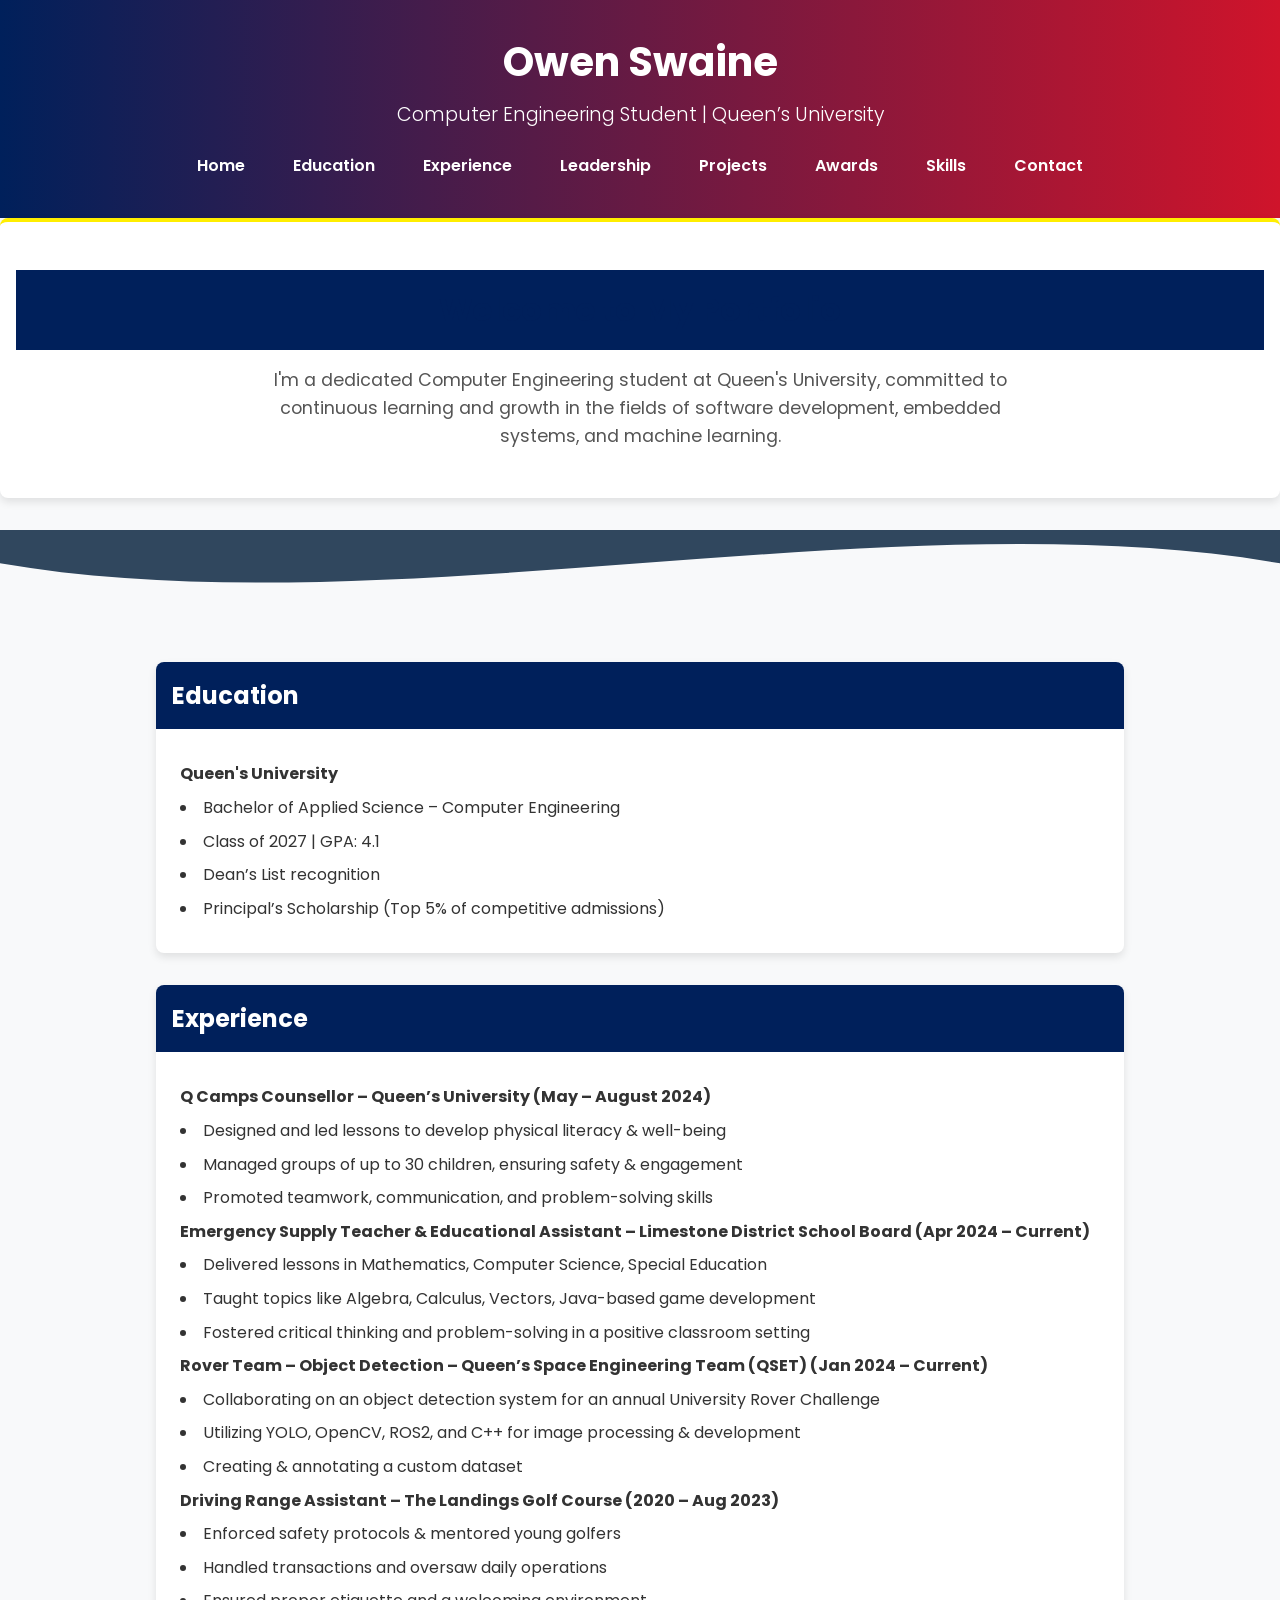
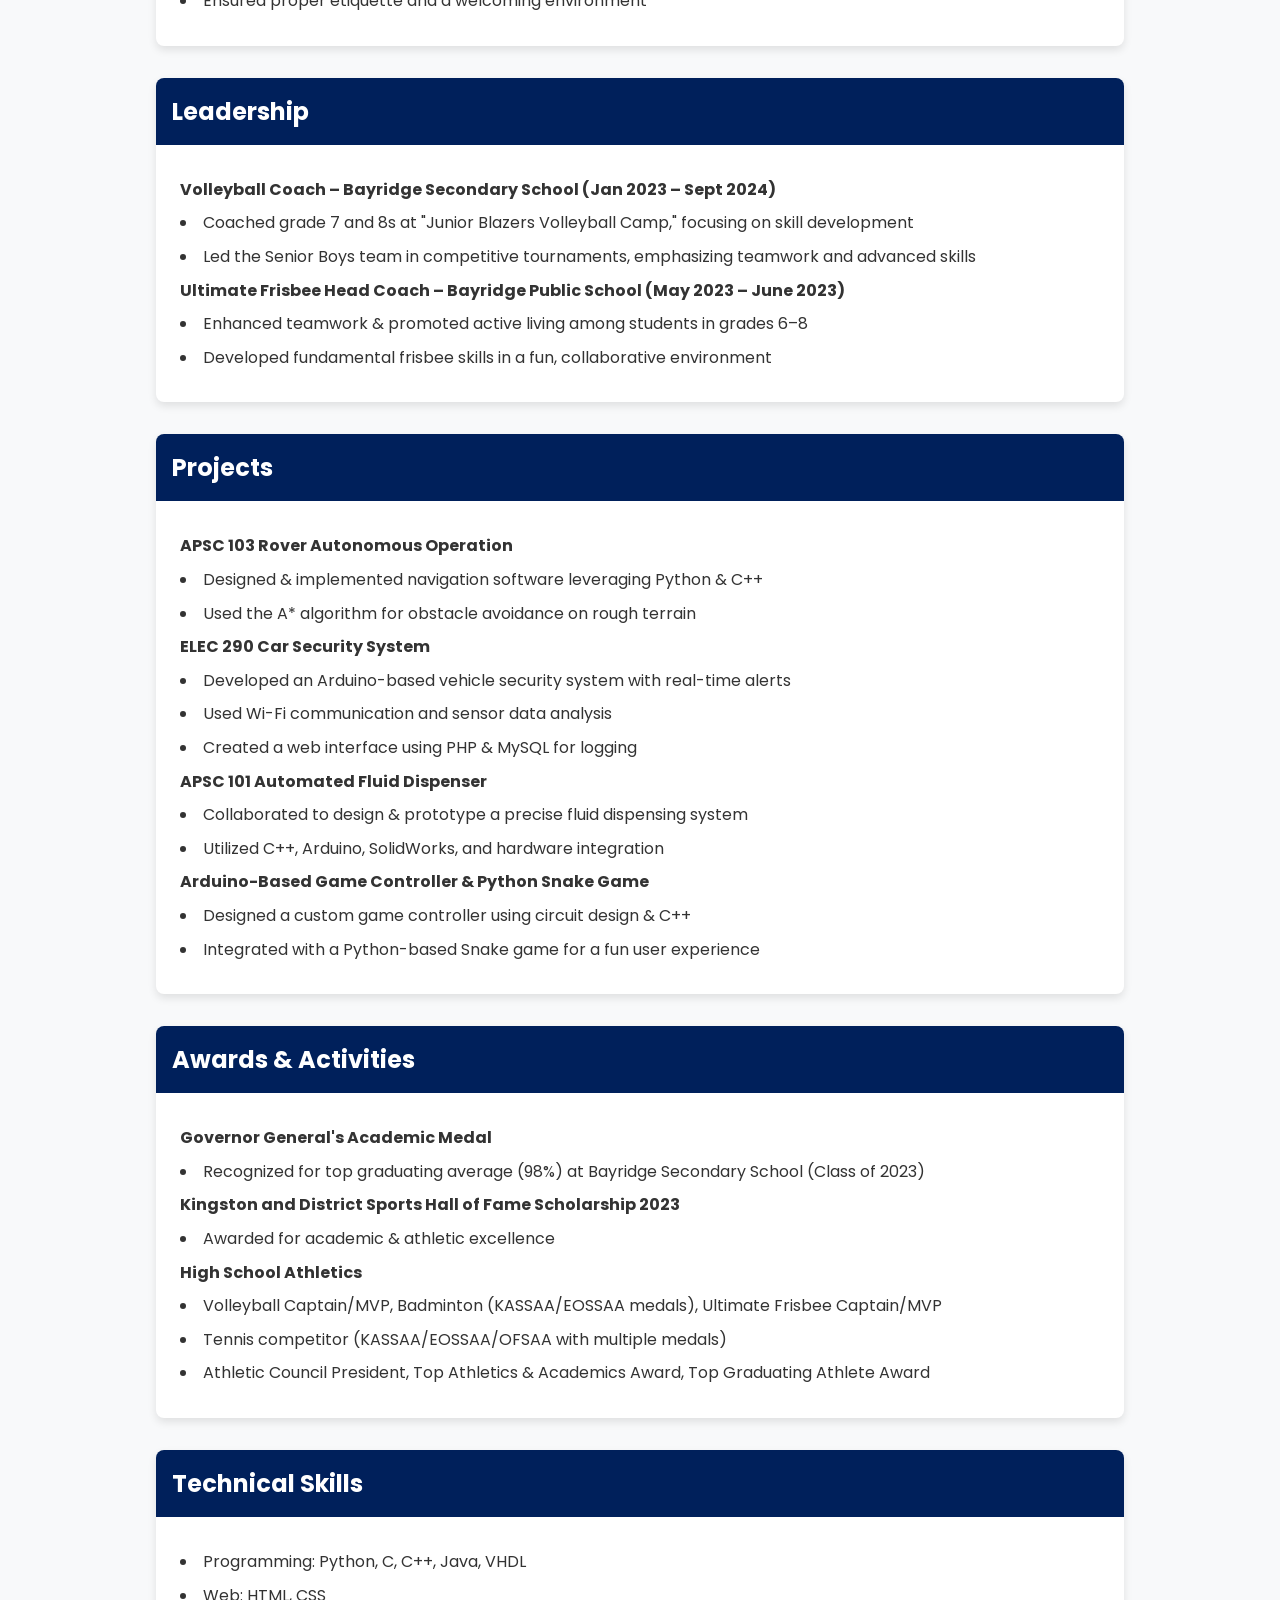
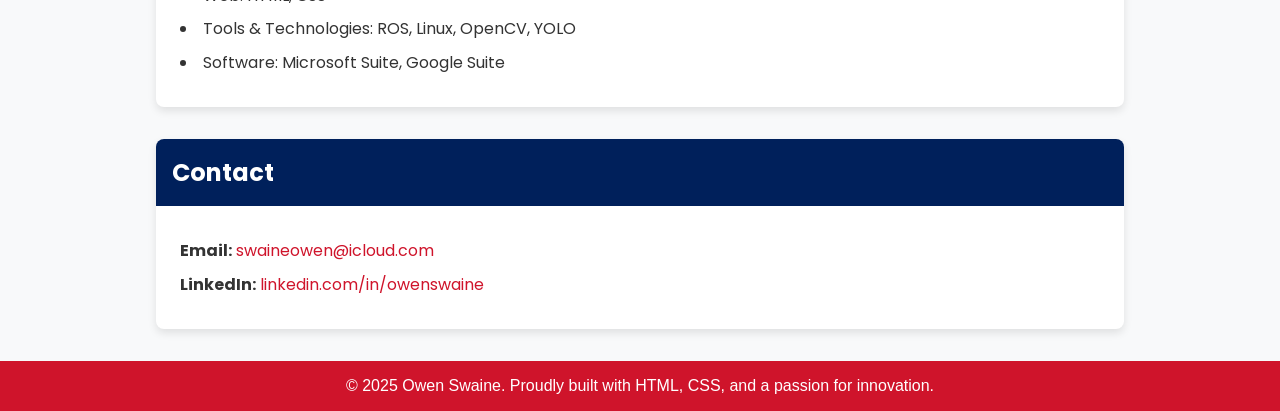
==== commit 6ef40298: "portfolio" ====
--- a/portfolio/index.html
+++ b/portfolio/index.html
@@ -31,13 +31,22 @@
         </nav>
     </header>
 
-    <!-- Hero Section -->
+    <!-- Hero Section with Typewriter Animation -->
     <section class="hero reveal" id="hero">
-        <h2>Welcome to My Portfolio</h2>
+        <h2 class="typewrite" data-period="2000" data-type='["Welcome to My Portfolio","Explore My Projects","Check Out My Skills"]'>
+            <span class="wrap"></span>
+        </h2>
         <p>
             I'm a dedicated Computer Engineering student at Queen's University, committed to continuous learning and growth in the fields of software development, embedded systems, and machine learning.
         </p>
     </section>
+
+    <!-- Decorative Wave Divider -->
+    <div class="wave" style="height: 100px; overflow: hidden;">
+        <svg viewBox="0 0 500 150" preserveAspectRatio="none" style="height: 100%; width: 100%;">
+            <path d="M0.00,49.98 C150.00,150.00 349.56,-50.00 500.00,49.98 L500.00,0.00 L0.00,0.00 Z" style="stroke: none; fill: #30475e;"></path>
+        </svg>
+    </div>
 
     <div class="container">
         <!-- Education -->
@@ -216,6 +225,61 @@
         backToTopBtn.addEventListener('click', () => {
           window.scrollTo({ top: 0, behavior: 'smooth' });
         });
+
+        // Typewriter effect
+        class TypeWriter {
+          constructor(el, toRotate, period) {
+            this.toRotate = toRotate;
+            this.el = el;
+            this.loopNum = 0;
+            this.period = parseInt(period, 10) || 2000;
+            this.txt = '';
+            this.tick();
+            this.isDeleting = false;
+          }
+
+          tick() {
+            let i = this.loopNum % this.toRotate.length;
+            let fullTxt = this.toRotate[i];
+
+            if (this.isDeleting) {
+              this.txt = fullTxt.substring(0, this.txt.length - 1);
+            } else {
+              this.txt = fullTxt.substring(0, this.txt.length + 1);
+            }
+
+            this.el.innerHTML = '<span class="wrap">' + this.txt + '</span>';
+
+            let that = this;
+            let delta = 120 - Math.random() * 80;
+
+            if (this.isDeleting) { delta /= 2; }
+
+            if (!this.isDeleting && this.txt === fullTxt) {
+              delta = this.period;
+              this.isDeleting = true;
+            } else if (this.isDeleting && this.txt === '') {
+              this.isDeleting = false;
+              this.loopNum++;
+              delta = 500;
+            }
+
+            setTimeout(function() {
+              that.tick();
+            }, delta);
+          }
+        }
+
+        window.onload = function() {
+          let elements = document.getElementsByClassName('typewrite');
+          for (let i = 0; i < elements.length; i++) {
+            let toRotate = elements[i].getAttribute('data-type');
+            let period = elements[i].getAttribute('data-period');
+            if (toRotate) {
+              new TypeWriter(elements[i], JSON.parse(toRotate), period);
+            }
+          }
+        };
     </script>
 </body>
 </html>
--- a/portfolio/styles.css
+++ b/portfolio/styles.css
@@ -1,6 +1,8 @@
 /*
-  Unique and creative color scheme
-  We'll use vibrant, contrasting gradients and color combos
+  Queen’s University Color Scheme
+  Main Blue: #00205B
+  Red Accent: #CF142B
+  Gold Highlight: #FFEE00
 */
 
 * {
@@ -10,25 +12,35 @@
   font-family: 'Poppins', sans-serif;
 }
 
+/* CSS Variables for theming */
 :root {
-  /* Define a set of CSS variables for theming */
-  --color-bg: #1a1a2e;
-  --color-bg-light: #16213e;
-  --color-primary: #0f3460;
-  --color-accent: #e94560; /* Vibrant accent color */
-  --color-text: #fff;
-  --color-text-secondary: #eee;
-  --color-card-bg: #30475e;
-}
-
+  --color-queens-blue: #00205B; 
+  --color-queens-red: #CF142B;
+  --color-queens-gold: #FFEE00;
+
+  --color-bg: #f8f9fa; /* Light background */
+  --color-text: #333; 
+  --color-text-inverse: #fff;
+
+  /* For wave & highlight usage, you can choose the gold or red here */
+  --color-wave: var(--color-queens-red);
+}
+
+/* BODY STYLING */
 body {
   background-color: var(--color-bg);
-  color: var(--color-text-secondary);
-}
-
+  color: var(--color-text);
+}
+
+/* HEADER */
 header {
-  background: linear-gradient(to right, var(--color-accent), var(--color-primary));
-  color: #fff;
+  /* Gradient from Blue to Red */
+  background: linear-gradient(
+    90deg,
+    var(--color-queens-blue) 0%,
+    var(--color-queens-red) 100%
+  );
+  color: var(--color-text-inverse);
   padding: 2rem;
   text-align: center;
 }
@@ -59,24 +71,26 @@
 }
 
 nav ul li a {
-  color: #fff;
+  color: var(--color-text-inverse);
   text-decoration: none;
   font-weight: 600;
   transition: color 0.3s ease;
 }
 
 nav ul li a:hover {
-  color: #ffe;
-}
-
-/* Hero Section */
+  color: var(--color-queens-gold);
+}
+
+/* HERO SECTION */
 .hero {
   text-align: center;
   padding: 3rem 1rem;
+  /* Subtle background or border to tie the design together */
+  border-top: 4px solid var(--color-queens-gold);
 }
 
 .hero h2 {
-  color: var(--color-accent);
+  color: var(--color-queens-blue);
   font-size: 2rem;
   margin-bottom: 1rem;
 }
@@ -86,26 +100,33 @@
   margin: 0 auto;
   font-size: 1.1rem;
   line-height: 1.6;
-  color: #ddd;
-}
-
+  color: #555;
+}
+
+/* WAVE DIVIDER */
+.wave svg path {
+  fill: var(--color-wave);
+}
+
+/* CONTAINER & SECTIONS */
 .container {
   max-width: 1000px;
   margin: 2rem auto;
   padding: 0 1rem;
 }
 
+/* Section style with card-like panels */
 section {
-  background-color: var(--color-bg-light);
+  background-color: #ffffff;
   margin-bottom: 2rem;
-  box-shadow: 0 4px 8px rgba(0, 0, 0, 0.4);
+  box-shadow: 0 4px 8px rgba(0, 0, 0, 0.1);
   border-radius: 8px;
   overflow: hidden;
 }
 
 section h2 {
-  background-color: var(--color-card-bg);
-  color: #fff;
+  background-color: var(--color-queens-blue);
+  color: var(--color-text-inverse);
   padding: 1rem;
   font-size: 1.5rem;
 }
@@ -120,22 +141,45 @@
   line-height: 1.6;
 }
 
+/* Lists */
 ul {
   list-style: disc inside;
 }
 
-/* Footer */
+/* FOOTER */
 footer {
   text-align: center;
-  background-color: var(--color-accent);
-  color: #fff;
+  background-color: var(--color-queens-red);
+  color: var(--color-text-inverse);
   padding: 1rem;
   margin-top: 2rem;
-}
-
-/* Link styling */
+  font-weight: 500;
+}
+
+/* BACK-TO-TOP BUTTON */
+#backToTop {
+  position: fixed;
+  bottom: 30px;
+  right: 30px;
+  display: none;
+  background-color: var(--color-queens-blue);
+  color: var(--color-text-inverse);
+  border: none;
+  font-size: 1.5rem;
+  padding: 0.5rem 1rem;
+  border-radius: 50%;
+  cursor: pointer;
+  box-shadow: 0 2px 6px rgba(0,0,0,0.3);
+  transition: background-color 0.3s ease;
+}
+
+#backToTop:hover {
+  background-color: var(--color-queens-gold);
+}
+
+/* LINK STYLING */
 a {
-  color: #4fc3f7; /* vibrant link color */
+  color: var(--color-queens-red);
   text-decoration: none;
 }
 
@@ -143,7 +187,18 @@
   text-decoration: underline;
 }
 
-/* Responsive Design */
+/* REVEAL ANIMATION */
+.reveal {
+  opacity: 0;
+  transform: translateY(20px);
+  transition: all 0.6s ease;
+}
+.reveal-visible {
+  opacity: 1;
+  transform: translateY(0);
+}
+
+/* RESPONSIVE DESIGN */
 @media (max-width: 768px) {
   header h1 {
     font-size: 2rem;
@@ -151,5 +206,12 @@
   .hero h2 {
     font-size: 1.7rem;
   }
-}
-
+  nav ul {
+    flex-wrap: wrap;
+    gap: 0.5rem;
+  }
+  section h2 {
+    font-size: 1.2rem;
+  }
+}
+
